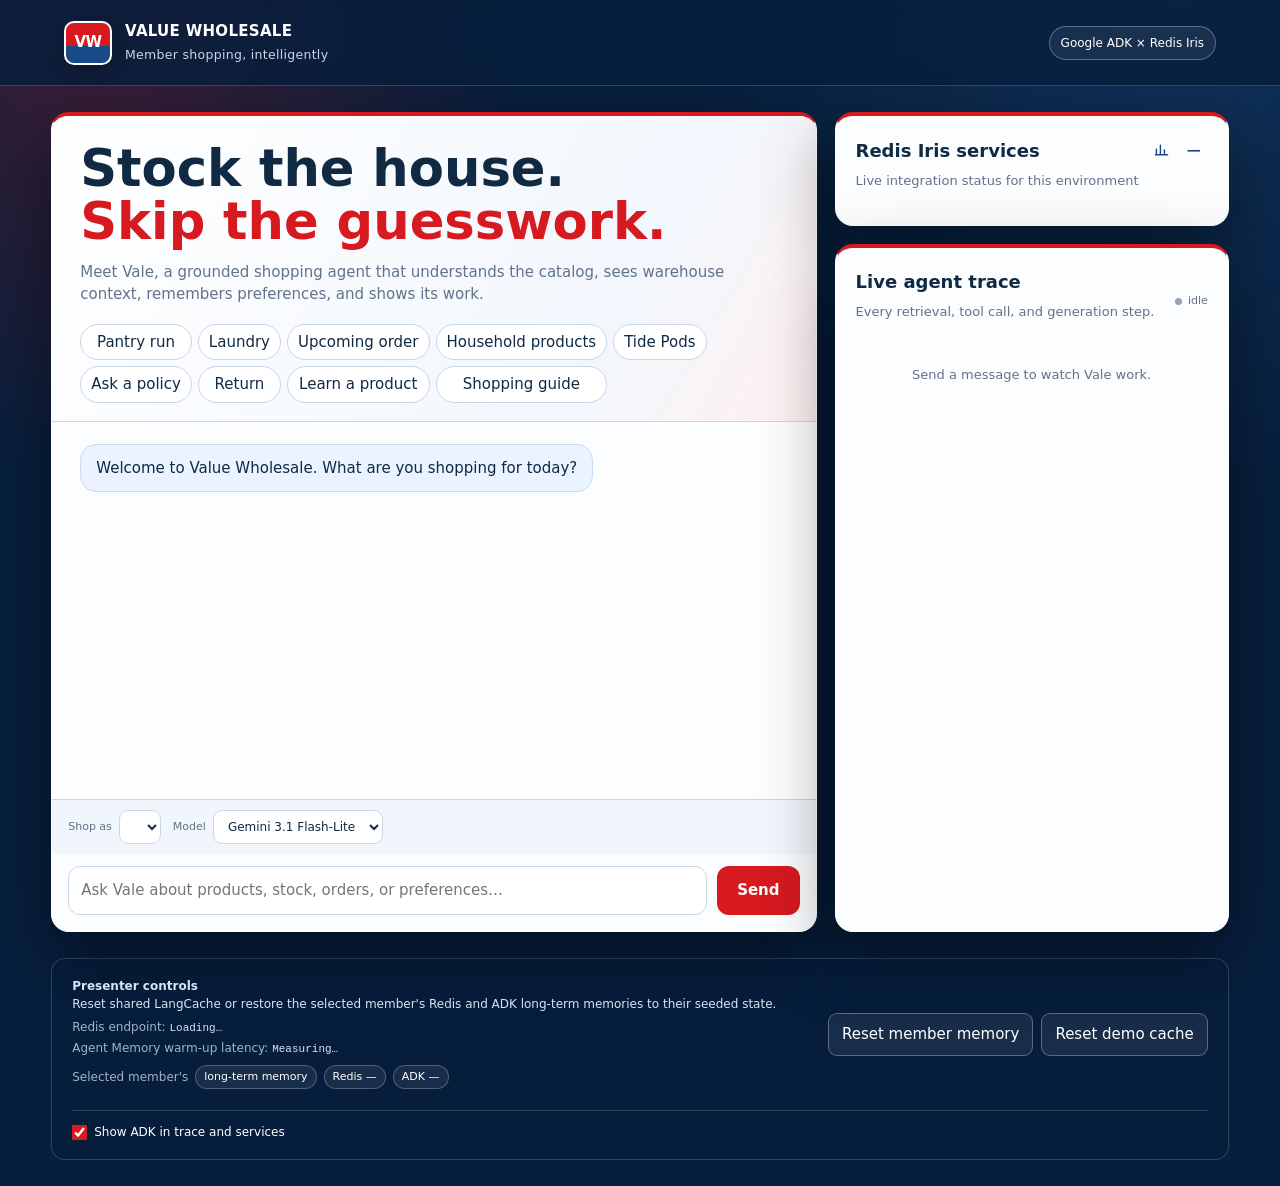
==== valuewholesale_agent/static/index.html @ f60ef4ec "Refine ADK presenter labels and layout" ====
<!doctype html>
<html lang="en">
  <head>
    <meta charset="utf-8" />
    <meta name="viewport" content="width=device-width, initial-scale=1" />
    <link rel="icon" href="/static/assets/value-wholesale-favicon.svg" type="image/svg+xml" />
    <title>Value Wholesale · Shopping Agent</title>
    <style>
      :root { color-scheme:light; --ink:#102a43; --muted:#60738b; --red:#d71920; --blue:#174a87; --navy:#071f3d; --panel:#fbfdff; --line:#c8d6e6; --soft-blue:#eaf3ff; --soft-red:#fff0f1; }
      * { box-sizing:border-box; }
      body { margin:0; min-height:100vh; font:15px/1.5 Inter,ui-sans-serif,system-ui,sans-serif; color:var(--ink); background:radial-gradient(circle at 8% 4%,#d7192040 0,transparent 26%),radial-gradient(circle at 92% 0%,#2f6db540 0,transparent 30%),var(--navy); }
      header { display:flex; align-items:center; justify-content:space-between; padding:20px 5vw; color:#fff; border-bottom:1px solid #ffffff2b; background:#071f3dcc; backdrop-filter:blur(12px); }
      .brand { display:flex; align-items:center; gap:13px; color:#fff; font-weight:800; letter-spacing:.02em; text-decoration:none; border-radius:10px; }
      .brand small { color:#c9d6e7; }
      .brand:hover, .brand:focus-visible { outline:2px solid #ffffff80; outline-offset:5px; }
      .mark { display:grid; place-items:center; width:48px; height:44px; border:2px solid #fff; border-radius:10px; color:#fff; background:linear-gradient(180deg,var(--red) 0 58%,var(--blue) 58%); box-shadow:0 5px 18px #0004; font-size:15px; letter-spacing:-.04em; }
      .badge { padding:7px 11px; border:1px solid #ffffff4a; border-radius:999px; color:#fff; background:#ffffff12; font-size:12px; text-decoration:none; }
      .badge:hover, .badge:focus-visible { background:#ffffff24; border-color:#ffffff80; }
      main { display:grid; grid-template-columns:minmax(0,1.65fr) minmax(320px,.85fr); gap:18px; width:min(1280px,92vw); margin:26px auto; }
      .panel { background:var(--panel); border:1px solid #ffffff; border-top:4px solid var(--red); border-radius:18px; box-shadow:0 24px 70px #0007; overflow:hidden; }
      .hero { padding:26px 28px 18px; background:linear-gradient(120deg,#fff 0%,#f2f7fd 72%,var(--soft-red)); }
      h1 { margin:0; font-size:clamp(28px,4vw,52px); line-height:1.04; max-width:740px; }
      h1 span { color:var(--red); }
      .sub { color:var(--muted); max-width:680px; margin:12px 0 18px; }
      .chips { display:grid; grid-template-columns:repeat(5,max-content); gap:6px; }
      button { border:0; cursor:pointer; color:var(--ink); font:inherit; }
      .chip { padding:6px 10px; border-radius:999px; background:#fff; border:1px solid var(--line); white-space:nowrap; }
      .chip:not(:disabled):hover, .chip:not(:disabled):focus-visible { color:var(--red); border-color:var(--red); }
      .chip:disabled { cursor:not-allowed; opacity:.65; }
      .chat { display:flex; flex-direction:column; height:510px; border-top:1px solid var(--line); }
      #messages { flex:1; overflow:auto; padding:22px 28px; display:flex; flex-direction:column; gap:12px; }
      .msg { max-width:82%; padding:12px 15px; border-radius:16px; white-space:pre-wrap; }
      .assistant { align-self:flex-start; background:var(--soft-blue); border:1px solid #c8dcf4; }
      .user { align-self:flex-end; color:#fff; background:var(--blue); }
      .chat-controls { display:flex; align-items:center; gap:12px; padding:10px 16px; border-top:1px solid var(--line); background:#f1f6fc; }
      .chat-controls label { display:flex; align-items:center; gap:7px; color:var(--muted); font-size:11px; white-space:nowrap; }
      .chat-controls select { max-width:210px; padding:8px 10px; border-radius:9px; font-size:12px; }
      .composer { display:flex; gap:10px; padding:12px 16px 16px; }
      input, textarea, select { width:100%; background:#fff; border:1px solid var(--line); color:var(--ink); border-radius:12px; padding:12px; font:inherit; outline:none; }
      input:focus, textarea:focus, select:focus { border-color:var(--blue); box-shadow:0 0 0 3px #174a8718; }
      select { width:auto; max-width:190px; }
      .send { padding:0 20px; border-radius:12px; background:var(--red); color:#fff; font-weight:800; }
      .send:hover, .send:focus-visible { background:#b81018; }
      .send:disabled { cursor:not-allowed; opacity:.65; }
      aside { display:flex; flex-direction:column; gap:18px; }
      .side { padding:20px; }
      h2 { margin:0 0 7px; font-size:18px; }
      .service-panel-head { display:flex; align-items:center; justify-content:space-between; gap:12px; }
      .service-panel-head h2 { margin:0; }
      .service-panel-actions { display:flex; align-items:center; gap:4px; }
      .panel-icon { display:grid; place-items:center; width:28px; height:28px; padding:0; border:1px solid transparent; border-radius:8px; color:var(--blue); background:transparent; }
      .panel-icon:hover, .panel-icon:focus-visible, .panel-icon.active { border-color:#b8cbe0; background:var(--soft-blue); }
      .panel-icon svg { width:16px; height:16px; fill:none; stroke:currentColor; stroke-width:1.8; stroke-linecap:round; stroke-linejoin:round; }
      #service-panel-toggle { font-size:20px; line-height:1; }
      .service-panel.collapsed .service-panel-content { display:none; }
      .service-panel-content { padding-top:7px; }
      .trace-panel { display:flex; flex:1; min-height:0; flex-direction:column; }
      .small { margin:0 0 14px; color:var(--muted); font-size:13px; }
      .status { display:flex; flex-direction:column; gap:10px; }
      .service-group { display:grid; grid-template-columns:42px minmax(0,1fr); align-items:center; gap:10px; }
      .service-logo { width:42px; height:42px; object-fit:contain; }
      .service-logo.redis, .service-logo.redisvl, .service-logo.gemini { border-radius:9px; }
      .service-logo.gemini { width:37px; height:37px; justify-self:center; }
      .service-grid { display:grid; grid-template-columns:1fr 1fr; gap:8px; }
      .service-grid.wide { grid-template-columns:1fr; }
      .service { position:relative; min-width:0; padding:7px; border:1px solid var(--line); border-radius:11px; background:#fff; font-size:12px; transition:background .2s,border-color .2s,box-shadow .2s,transform .2s; }
      .service-line { display:grid; grid-template-columns:auto minmax(0,1fr); align-items:center; }
      .service-toggle { width:14px; height:14px; margin:0 6px 0 0; padding:0; accent-color:var(--blue); cursor:pointer; }
      .service-name { min-width:0; line-height:1.2; white-space:normal; }
      .service-time { display:none; margin:4px 0 0; color:var(--muted); text-align:right; font:10px ui-monospace,SFMono-Regular,Menlo,monospace; white-space:nowrap; }
      .service-time:not(:empty) { display:block; }
      .service-operation { display:none; align-items:center; justify-content:space-between; gap:8px; margin:4px 0 0 14px; color:var(--blue); font-size:10px; }
      .service[data-service="redis_database"] .service-operation { margin-top:2px; line-height:1.15; }
      .service[data-service="redis_database"] .tool-cache-operation { margin-top:0; }
      .service-operation-time { color:var(--muted); font:10px ui-monospace,SFMono-Regular,Menlo,monospace; white-space:nowrap; }
      .service-result { position:absolute; top:-6px; right:-5px; display:none; padding:1px 5px; border-radius:999px; color:#fff; background:#16825d; font-size:8px; font-weight:900; letter-spacing:.08em; box-shadow:0 2px 8px #0003; }
      .service.used { border-color:#6ea0d3; background:#edf6ff; box-shadow:inset 0 0 0 1px #174a8717; }
      .service[data-service="redis_database"].vector-used .redis-operation, .service[data-service="redis_database"].used .tool-cache-operation, .service[data-service="gemini_adk_orchestration"].used .service-operation { display:flex; }
      .service.active { border-color:var(--red); background:var(--soft-red); box-shadow:0 0 0 3px #d7192019,0 0 18px #d719203d; }
      .service.hit { border-color:#10a36f; background:#e8fff5; box-shadow:0 0 0 3px #10a36f24,0 0 20px #10a36f4d; }
      .service.hit .service-result { display:block; }
      .service.flash { animation:service-flash .7s ease-out; }
      .service.capability-disabled { color:#8290a0; border-color:#d6dee7; background:#edf1f5; box-shadow:none; }
      .service.capability-disabled .service-name, .service.capability-disabled .service-meta-row { opacity:.58; }
      .service.capability-disabled .service-toggle { opacity:1; }
      .service-aggregate { display:none; margin:5px 0 0; color:var(--muted); font:9px/1.35 ui-monospace,SFMono-Regular,Menlo,monospace; white-space:normal; }
      .service-aggregate-pair { grid-template-columns:max-content max-content minmax(0,1fr); column-gap:4px; }
      .service-panel.aggregate-mode .service-time, .service-panel.aggregate-mode .service-operation, .service-panel.aggregate-mode .service-channels { display:none !important; }
      .service-panel.aggregate-mode .service-aggregate { display:block; }
      .service-panel.aggregate-mode .service-aggregate-pair { display:grid; }
      @keyframes service-flash { 0%,35% { transform:translateY(-1px) scale(1.025); filter:brightness(1.08); } 100% { transform:none; filter:none; } }
      .service-channels { display:flex; justify-content:flex-end; gap:3px; margin:4px 0 0; color:var(--muted); font:8px ui-monospace,SFMono-Regular,Menlo,monospace; }
      .service-channel { min-width:0; padding:1px 3px; border-radius:4px; background:#eef2f7; white-space:nowrap; }
      .service-channel.used { color:var(--blue); background:#dbeafe; }
      .service[data-service="redis_agent_memory"] .service-time { display:none; }
      .service-meta { display:block; margin:3px 0 0 14px; padding:0; color:var(--blue); background:transparent; text-align:left; font-size:10px; line-height:1.25; }
      .service-meta-row { display:flex; align-items:baseline; justify-content:space-between; gap:8px; margin:3px 3px 0 -3px; }
      .service-meta-row .service-meta { margin:0; white-space:nowrap; }
      .service-meta-row .service-time { margin:0; }
      .service-meta:hover, .service-meta:focus-visible { color:var(--red); text-decoration:underline; }
      .dot { display:inline-block; width:8px; height:8px; border-radius:99px; margin-right:6px; background:#94a3b8; }
      .on .dot { background:var(--blue); box-shadow:0 0 10px #174a8766; }
      .trace-head { display:flex; align-items:center; justify-content:space-between; gap:10px; }
      .trace-live { display:flex; align-items:center; gap:6px; color:var(--muted); font-size:11px; }
      .trace-live .pulse { width:7px; height:7px; border-radius:99px; background:#94a3b8; }
      .trace-live.active .pulse { background:var(--red); box-shadow:0 0 10px #d7192066; animation:pulse 1s infinite; }
      @keyframes pulse { 50% { opacity:.3; } }
      #trace { display:flex; flex:1; min-height:0; flex-direction:column; gap:0; overflow:auto; margin-top:8px; }
      .trace-empty { color:var(--muted); padding:22px 4px; text-align:center; font-size:13px; }
      .trace-step { position:relative; padding:11px 0 12px 24px; border-bottom:1px solid #dce6f1; }
      .trace-step::before { content:""; position:absolute; left:4px; top:18px; width:8px; height:8px; border-radius:99px; background:#94a3b8; }
      .trace-step::after { content:""; position:absolute; left:7.5px; top:28px; bottom:-7px; width:1px; background:var(--line); }
      .trace-step:last-child::after { display:none; }
      .trace-step.running::before { background:var(--red); box-shadow:0 0 10px #d7192066; animation:pulse 1s infinite; }
      .trace-step.done::before { background:var(--blue); }
      .trace-row { display:flex; align-items:flex-start; justify-content:space-between; gap:10px; }
      .trace-label { font-size:13px; font-weight:700; }
      .trace-time { flex:none; color:var(--red); font:11px ui-monospace,SFMono-Regular,Menlo,monospace; }
      .trace-summary { color:var(--muted); font-size:12px; margin-top:2px; }
      .trace-cache { margin-top:3px; color:var(--blue); font-size:11px; font-weight:700; }
      .trace-details { margin-top:7px; }
      .trace-details summary { cursor:pointer; color:var(--blue); font-size:11px; }
      .trace-fact { margin-top:5px; padding:7px 9px; border-radius:8px; background:var(--soft-blue); color:#294866; font-size:11px; overflow-wrap:anywhere; }
      .modal { position:fixed; inset:0; z-index:20; display:grid; place-items:center; padding:24px; background:#04152bd9; backdrop-filter:blur(8px); }
      .modal[hidden] { display:none; }
      .modal-card { width:min(860px,94vw); max-height:min(760px,88vh); display:flex; flex-direction:column; border:1px solid var(--line); border-top:4px solid var(--red); border-radius:18px; background:#fff; box-shadow:0 30px 100px #000b; overflow:hidden; }
      .modal-head { display:flex; align-items:flex-start; justify-content:space-between; gap:18px; padding:20px 22px 14px; border-bottom:1px solid var(--line); }
      .modal-head .small { margin:0; }
      .modal-close { width:30px; height:30px; border:1px solid var(--line); border-radius:9px; background:var(--soft-blue); font-size:18px; }
      .tool-list { overflow:auto; padding:4px 22px 22px; }
      .tool-group { padding:16px 0; border-bottom:1px solid #dce6f1; }
      .tool-group:last-child { border-bottom:0; }
      .tool-group-head { display:flex; align-items:baseline; justify-content:space-between; gap:12px; margin-bottom:9px; }
      .tool-group-title { margin:0; color:var(--ink); font-size:14px; }
      .tool-group-count { color:var(--muted); font-size:10px; }
      .tool-items { display:grid; grid-template-columns:repeat(auto-fit,minmax(270px,1fr)); gap:6px 20px; }
      .tool-item { min-width:0; padding:7px 9px; border-radius:8px; background:var(--soft-blue); }
      .tool-name { color:var(--blue); font:12px ui-monospace,SFMono-Regular,Menlo,monospace; overflow-wrap:anywhere; }
      .memory-modal-card { width:min(1100px,94vw); }
      .memory-columns { display:grid; grid-template-columns:1fr 1fr; gap:18px; min-height:0; overflow:auto; padding:20px 22px 24px; }
      .memory-provider { min-width:0; padding:14px; border:1px solid var(--line); border-radius:12px; background:#f8fbff; }
      .memory-provider-head { display:flex; align-items:baseline; justify-content:space-between; gap:12px; margin-bottom:10px; }
      .memory-provider-head h3 { margin:0; font-size:15px; }
      .memory-provider-count { color:var(--muted); font-size:11px; }
      .memory-list { display:flex; flex-direction:column; gap:8px; }
      .memory-item { padding:9px 11px; border-radius:9px; background:var(--soft-blue); color:#294866; font-size:12px; overflow-wrap:anywhere; }
      .memory-pills { display:flex; flex-wrap:wrap; gap:4px; margin-bottom:6px; }
      .memory-pill { padding:2px 6px; border:1px solid #9bbce0; border-radius:999px; color:#245f96; background:#fff9; font:9px ui-monospace,SFMono-Regular,Menlo,monospace; }
      .memory-pill-origin { color:#294866; border-color:#b6c8db; font-family:Inter,ui-sans-serif,system-ui,sans-serif; font-weight:700; }
      .memory-text { line-height:1.4; }
      .memory-empty { padding:18px 8px; color:var(--muted); text-align:center; font-size:12px; }
      .demo-reset { width:min(1280px,92vw); margin:0 auto 26px; padding:18px 20px; display:flex; align-items:center; justify-content:space-between; flex-wrap:wrap; gap:18px; color:#d9e5f3; border:1px solid #ffffff2b; border-radius:14px; background:#071f3dcc; }
      .demo-reset p { margin:0; font-size:12px; }
      .reset-actions { flex:none; display:flex; gap:8px; flex-wrap:wrap; justify-content:flex-end; }
      .presenter-toggle { display:flex; flex:0 0 100%; align-items:center; gap:7px; padding:12px 0 0; color:#fff; border-top:1px solid #ffffff2b; font-size:12px; white-space:nowrap; }
      .presenter-toggle input { width:15px; height:15px; margin:0; padding:0; accent-color:var(--red); cursor:pointer; }
      .reset-button { flex:none; padding:9px 13px; border:1px solid #ffffff4a; border-radius:9px; color:#fff; background:#ffffff12; }
      .reset-button:hover, .reset-button:focus-visible { background:#ffffff24; border-color:#ffffff80; }
      .reset-button:disabled { cursor:not-allowed; opacity:.65; }
      .reset-status { margin-top:3px !important; color:#9fb4cb; }
      .reset-help { margin-top:3px !important; color:#f6c86f; }
      .redis-endpoint { margin-top:5px !important; color:#9fb4cb; }
      .redis-endpoint code { color:#d9e5f3; font-size:11px; }
      .memory-latencies { margin-top:3px !important; color:#9fb4cb; }
      .memory-latencies code { color:#d9e5f3; font-size:11px; }
      .memory-inventory { display:flex; align-items:center; gap:7px; flex-wrap:wrap; margin-top:7px !important; color:#9fb4cb; }
      .memory-count-button { padding:3px 8px; border:1px solid #ffffff3d; border-radius:999px; color:#fff; background:#ffffff12; font-size:11px; }
      .memory-count-button:hover, .memory-count-button:focus-visible { border-color:#ffffff80; background:#ffffff24; }
      .memory-columns.single { grid-template-columns:1fr; }
      body.modal-open { overflow:hidden; }
      @media (min-width:901px) { aside { min-height:0; contain:size; } }
      @media (max-width:900px) { main { grid-template-columns:1fr; } .chat { height:500px; } }
      body.adk-hidden .adk-only { display:none !important; }
      @media (max-width:620px) { .chips { grid-template-columns:repeat(2,max-content); } .chat-controls, .demo-reset { align-items:stretch; flex-direction:column; } .chat-controls label { justify-content:space-between; } .chat-controls select { flex:1; } .reset-actions { justify-content:stretch; } .reset-actions button { flex:1; } .presenter-toggle { flex:none; justify-content:flex-start; } .memory-columns { grid-template-columns:1fr; } }
    </style>
  </head>
  <body>
    <header><a class="brand" href="https://github.com/kaizer113/RedisIrisXadk/blob/main/docs/demo.md" target="_blank" rel="noopener noreferrer" aria-label="Open the Value Wholesale demo guide"><div class="mark">VW</div><div>VALUE WHOLESALE<br><small style="font-weight:500">Member shopping, intelligently</small></div></a><a class="badge" href="https://github.com/kaizer113/RedisIrisXadk/blob/main/ARCHITECTURE.md" target="_blank" rel="noopener noreferrer">Google ADK × Redis Iris</a></header>
    <main>
      <section class="panel">
        <div class="hero"><h1>Stock the house.<br><span>Skip the guesswork.</span></h1><p class="sub">Meet Vale, a grounded shopping agent that understands the catalog, sees warehouse context, remembers preferences, and shows its work.</p><div class="chips"><button class="chip" data-prompt="Find family-size pantry staples under $30 and check Portland stock.">Pantry run</button><button class="chip" data-prompt="what laundry option should I add to my order, and is it in stock in Portland?">Laundry</button><button class="chip" data-prompt="What is in my upcoming order?">Upcoming order</button><button class="chip" data-prompt="What household products have I bought?">Household products</button><button class="chip" data-prompt="When did i last bought 'Tide Laundry Pods'?">Tide Pods</button><button class="chip" data-prompt="What is the electronics return policy?">Ask a policy</button><button class="chip" data-prompt="How long can I return electronics for ?">Return</button><button class="chip" data-prompt="What flavor notes does Rain City Medium Roast Coffee have?">Learn a product</button><button class="chip" data-prompt="How should I store a large bag of rolled oats after opening?">Shopping guide</button></div></div>
        <div class="chat"><div id="messages"><div class="msg assistant">Welcome to Value Wholesale. What are you shopping for today?</div></div><div class="chat-controls"><label>Shop as <select id="member" aria-label="Demo member"></select></label><label>Model <select id="model" aria-label="Gemini model"><option value="gemini-3.1-flash-lite">Gemini 3.1 Flash-Lite</option><option value="gemini-3.1-pro-preview">Gemini 3.1 Pro</option></select></label></div><form id="chat-form" class="composer"><input id="message" autocomplete="off" placeholder="Ask Vale about products, stock, orders, or preferences…" /><button class="send">Send</button></form></div>
      </section>
      <aside>
        <section class="panel side service-panel" id="service-panel"><div class="service-panel-head"><h2>Redis Iris services</h2><div class="service-panel-actions"><button id="latency-stats-toggle" class="panel-icon" type="button" aria-label="Show aggregate latency statistics" aria-pressed="false" title="Show p95 latency"><svg viewBox="0 0 20 20" aria-hidden="true"><path d="M3 16V9m5 7V4m5 12v-6m4 6H2"/></svg></button><button id="service-panel-toggle" class="panel-icon" type="button" aria-label="Collapse Redis Iris services" aria-expanded="true">−</button></div></div><div class="service-panel-content"><p class="small">Live integration status for this environment</p><div id="status" class="status" aria-live="polite"></div></div></section>
        <section class="panel side trace-panel"><div class="trace-head"><div><h2>Live agent trace</h2><p class="small">Every retrieval, tool call, and generation step.</p></div><div id="trace-live" class="trace-live"><span class="pulse"></span><span>idle</span></div></div><div id="trace"><div class="trace-empty">Send a message to watch Vale work.</div></div></section>
      </aside>
    </main>
    <section class="demo-reset" aria-labelledby="reset-title"><div><p id="reset-title"><strong>Presenter controls</strong></p><p>Reset shared LangCache or restore the selected member's Redis and ADK long-term memories to their seeded state.</p><p class="redis-endpoint">Redis endpoint: <code id="redis-endpoint">Loading…</code></p><p class="memory-latencies">Agent Memory warm-up latency: <code id="memory-latencies">Measuring…</code></p><p class="memory-inventory">Selected member's <button id="all-memory-trigger" class="memory-count-button" type="button">long-term memory</button><button id="redis-memory-trigger" class="memory-count-button" type="button">Redis <span>—</span></button><button id="adk-memory-trigger" class="memory-count-button" type="button">ADK <span>—</span></button></p><p id="reset-help" class="reset-help" hidden></p><p id="reset-status" class="reset-status" role="status" aria-live="polite"></p></div><div class="reset-actions"><button id="reset-memory" class="reset-button" type="button" aria-describedby="reset-help reset-status">Reset member memory</button><button id="reset-demo" class="reset-button" type="button">Reset demo cache</button></div><label class="presenter-toggle"><input id="show-adk-toggle" type="checkbox">Show ADK in trace and services</label></section>
    <div id="tools-modal" class="modal" role="dialog" aria-modal="true" aria-labelledby="tools-title" hidden><section class="modal-card"><div class="modal-head"><div><h2 id="tools-title">Context Retriever tools</h2><p id="tools-summary" class="small">Governed tools generated from the Value Wholesale context surface.</p></div><button id="tools-close" class="modal-close" type="button" aria-label="Close tools">×</button></div><div id="tool-list" class="tool-list"></div></section></div>
    <div id="memory-modal" class="modal" role="dialog" aria-modal="true" aria-labelledby="memory-title" hidden><section class="modal-card memory-modal-card"><div class="modal-head"><div><h2 id="memory-title">Long-term memory</h2><p id="memory-summary" class="small">Redis and ADK memories for the selected member.</p></div><button id="memory-close" class="modal-close" type="button" aria-label="Close memories">×</button></div><div id="memory-columns" class="memory-columns"></div></section></div>
    <script>
      let memberId='member-1001',sessionId=`shopping-demo-${memberId}-${Date.now()}`;
      const messages=document.querySelector('#messages'),input=document.querySelector('#message'),modelSelect=document.querySelector('#model'),memberSelect=document.querySelector('#member'),chatForm=document.querySelector('#chat-form'),sendButton=chatForm.querySelector('.send'),promptButtons=document.querySelectorAll('[data-prompt]');
      function add(text,role){const el=document.createElement('div');el.className='msg '+role;el.textContent=text;messages.appendChild(el);messages.scrollTop=messages.scrollHeight;return el;}
      function formatDurationMs(value){return `${Number(value).toFixed(2)} ms`;}
      promptButtons.forEach(b=>b.onclick=()=>{if(chatInFlight)return;input.value=b.dataset.prompt;chatForm.requestSubmit();});
      const trace=document.querySelector('#trace'),traceLive=document.querySelector('#trace-live');
      const servicePanel=document.querySelector('#service-panel'),latencyStatsToggle=document.querySelector('#latency-stats-toggle');
      const showAdkToggle=document.querySelector('#show-adk-toggle'),SHOW_ADK_STORAGE_KEY='value-wholesale-show-adk';
      let contextRetrieverEnabled=false,aggregateLatencyStats={};
      function storedShowAdk(){try{return localStorage.getItem(SHOW_ADK_STORAGE_KEY)!=='false';}catch(_){return true;}}
      function presenterLabel(rawLabel){if(showAdkToggle.checked)return rawLabel;if(rawLabel==='Gemini & ADK orchestration')return 'Gemini & Agent orchestration';return rawLabel.replace(/^ADK Runner \+ Gemini /,'Agent Loop + Gemini ');}
      function setPresenterLabel(element,rawLabel){if(!element)return;element.dataset.presenterLabel=rawLabel;element.textContent=presenterLabel(rawLabel);}
      function refreshPresenterLabels(){document.querySelectorAll('[data-presenter-label]').forEach(element=>element.textContent=presenterLabel(element.dataset.presenterLabel));}
      function setShowAdk(show,{persist=false}={}){showAdkToggle.checked=show;document.body.classList.toggle('adk-hidden',!show);refreshPresenterLabels();if(persist){try{localStorage.setItem(SHOW_ADK_STORAGE_KEY,String(show));}catch(_){}}}
      setShowAdk(storedShowAdk());
      function renderAggregatePair(target,firstLabel,firstValue,secondLabel,secondValue){target.classList.add('service-aggregate-pair');target.innerHTML=`<span>p95</span><span>·</span><span>${firstLabel} ${firstValue} ms</span><span></span><span>·</span><span>${secondLabel} ${secondValue} ms</span>`;}
      function renderAggregateStats(){document.querySelectorAll('.service').forEach(card=>{const target=card.querySelector('.service-aggregate');if(!target)return;target.classList.remove('service-aggregate-pair');if(card.dataset.service==='redis_agent_memory'){const shortTerm=aggregateLatencyStats.redis_agent_memory_short_term,longTerm=aggregateLatencyStats.redis_agent_memory_long_term;if(!shortTerm&&!longTerm){target.textContent='No samples yet';return;}const shortP95=shortTerm?Number(shortTerm.p95_ms).toFixed(2):'—',longP95=longTerm?Number(longTerm.p95_ms).toFixed(2):'—';renderAggregatePair(target,'ST',shortP95,'LT',longP95);return;}if(card.dataset.service==='redis_database'){const vector=aggregateLatencyStats.redis_database,cache=aggregateLatencyStats.tool_call_cache;if(!vector&&!cache){target.textContent='No samples yet';return;}renderAggregatePair(target,'Vector',vector?Number(vector.p95_ms).toFixed(2):'—','Cache',cache?Number(cache.p95_ms).toFixed(2):'—');return;}const stats=aggregateLatencyStats[card.dataset.service];target.textContent=stats?`p95 ${formatDurationMs(stats.p95_ms)}`:'No samples yet';});}
      function setAggregateMode(active){servicePanel.classList.toggle('aggregate-mode',active);latencyStatsToggle.classList.toggle('active',active);latencyStatsToggle.setAttribute('aria-pressed',String(active));latencyStatsToggle.setAttribute('aria-label',active?'Show latest service latency':'Show aggregate latency statistics');if(active)renderAggregateStats();}
      function setLive(active){traceLive.classList.toggle('active',active);traceLive.querySelector('span:last-child').textContent=active?'running':'complete';}
      const seenServiceCalls=new Set();
      function resetServiceBoard(){setAggregateMode(false);seenServiceCalls.clear();document.querySelectorAll('.service').forEach(card=>{card.classList.remove('active','used','hit','flash','vector-used');card.querySelectorAll('.service-time,.service-operation-time,.service-operation-label').forEach(value=>value.textContent='');card.querySelector('.service-result').textContent='';card.querySelectorAll('.service-channel').forEach(channel=>{channel.classList.remove('used');channel.querySelector('span').textContent='';});});}
      function serviceTargets(step){const id=String(step.id||'').toLowerCase(),label=String(step.label||'').toLowerCase(),details=(step.details||[]).map(String),cacheHit=step.cache?.status==='hit';const targets=[];const add=(key,channel='',operation='')=>targets.push({key,channel,operation,cacheHit});if(id==='semantic-router')add('semantic_router');if(details.some(value=>value.startsWith('Local embedding:')))add('embedding_cache');if(id==='langcache')add('langcache');if(id.includes('redis-short-term'))add('redis_agent_memory','short');if(id.includes('redis-long-term')||label.includes('redis long-term memory'))add('redis_agent_memory','long');if(label.includes('context retriever'))add('context_retriever');if(label.startsWith('redisvl search'))add('redis_database','','vector');if(step.cache?.read_duration_ms!=null)add('redis_database','','tool_cache');if(label.includes('adk memory bank'))add('vertex_adk_memory_bank');if(label.includes('vertexaisession'))add('agent_platform_sessions');if(id==='generation'||id==='greeting-generation')add('gemini_adk_orchestration');return targets;}
      function detailTiming(step,prefix){const value=(step.details||[]).map(String).find(detail=>detail.startsWith(prefix));const match=value?.match(/([\d.]+) ms/);return match?Number(match[1]):null;}
      function updateServiceBoard(step){serviceTargets(step).forEach(({key,channel,operation,cacheHit})=>{const card=document.querySelector(`[data-service="${key}"]`);if(!card)return;const callKey=`${key}:${channel}:${operation}:${step.id}`,first=!seenServiceCalls.has(callKey);if(first){seenServiceCalls.add(callKey);card.classList.remove('flash');void card.offsetWidth;card.classList.add('flash');card.addEventListener('animationend',()=>card.classList.remove('flash'),{once:true});}let duration=operation==='tool_cache'?step.cache?.read_duration_ms:step.duration_ms;if(key==='embedding_cache')duration=detailTiming(step,'Local embedding:');if(step.status==='running'){card.classList.add('active');return;}card.classList.remove('active');if(cacheHit&&operation!=='tool_cache')return;card.classList.add('used');if(key==='redis_database'&&operation==='vector')card.classList.add('vector-used');if(key==='gemini_adk_orchestration')setPresenterLabel(card.querySelector('.service-operation-label'),step.label);if(duration!=null){const timing=operation==='tool_cache'?card.querySelector('.tool-cache-operation .service-operation-time'):key==='redis_database'?card.querySelector('.redis-operation .service-operation-time'):key==='gemini_adk_orchestration'?card.querySelector('.service-operation-time'):card.querySelector('.service-time');if(timing)timing.textContent=formatDurationMs(duration);}if(channel){const channelEl=card.querySelector(`[data-channel="${channel}"]`);if(channelEl){channelEl.classList.add('used');channelEl.querySelector('span').textContent=duration==null?'used':formatDurationMs(duration);}}const embeddingHit=key==='embedding_cache'&&(step.details||[]).some(value=>String(value).toLowerCase()==='embedding cache: hit'),serviceHit=key==='langcache'&&String(step.summary||'').toLowerCase()==='hit';if(embeddingHit||serviceHit){card.classList.add('hit');card.querySelector('.service-result').textContent='HIT';}});}
      let greetingRequest=0,chatRequest=0,chatInFlight=false,chatController=null;
      function setChatBusy(active){chatInFlight=active;sendButton.disabled=active;promptButtons.forEach(button=>button.disabled=active);sendButton.textContent=active?'Running…':'Send';}
      function cancelActiveChat(){chatRequest++;chatController?.abort();chatController=null;setChatBusy(false);}
      async function selectMember(){cancelActiveChat();cancelMemoryInventory();memberId=memberSelect.value;setMemoryCounts();updateMemoryResetButton();sessionId=`shopping-demo-${memberId}-${Date.now()}`;const requestId=++greetingRequest;const option=memberSelect.selectedOptions[0],name=option?.dataset.name||memberId;messages.replaceChildren();const welcome=add(`Now shopping as ${name}. Vale is preparing your greeting…`,'assistant');trace.replaceChildren();resetServiceBoard();setLive(true);try{const r=await fetch('/api/greeting/stream',{method:'POST',headers:{'content-type':'application/json'},body:JSON.stringify({member_id:memberId,session_id:sessionId,model:modelSelect.value,context_retriever_enabled:contextRetrieverEnabled})});if(!r.ok)throw new Error(`HTTP ${r.status}`);const reader=r.body.getReader(),decoder=new TextDecoder();let buffer='';while(true){const {value,done}=await reader.read();buffer+=decoder.decode(value||new Uint8Array(),{stream:!done});const lines=buffer.split('\n');buffer=lines.pop()||'';for(const line of lines){if(!line.trim())continue;const event=JSON.parse(line);if(requestId!==greetingRequest){await reader.cancel();return;}if(event.type==='trace')renderStep(event.step);else if(event.type==='greeting')welcome.textContent=`Now shopping as ${name}. ${event.greeting}`;else if(event.type==='latency_stats')aggregateLatencyStats=event.services||{};else if(event.type==='error')welcome.textContent=`Now shopping as ${name}. Welcome back.`;}if(done)break;}}catch(_){if(requestId===greetingRequest)welcome.textContent=`Now shopping as ${name}. Welcome back.`;}finally{if(requestId===greetingRequest){setLive(false);input.focus();scheduleMemoryInventory();}}}
      function isAdkOnlyStep(step){return ['adk-short-term','vertex-long-term'].includes(String(step.id||'').toLowerCase());}
      function renderStep(step){updateServiceBoard(step);let el=document.getElementById('trace-'+step.id);if(!el){el=document.createElement('div');el.id='trace-'+step.id;trace.appendChild(el);}else if(step.move_to_end){trace.appendChild(el);}el.className=`trace-step ${step.status}${isAdkOnlyStep(step)?' adk-only':''}`;el.replaceChildren();const row=document.createElement('div');row.className='trace-row';const label=document.createElement('div');label.className='trace-label';setPresenterLabel(label,step.label);const timing=document.createElement('div');timing.className='trace-time';timing.textContent=step.duration_ms==null?(step.status==='running'?'…':''):formatDurationMs(step.duration_ms);row.append(label,timing);el.append(row);if(step.summary){const summary=document.createElement('div');summary.className='trace-summary';summary.textContent=step.summary;el.append(summary);}if(step.cache){const cache=document.createElement('div');cache.className='trace-cache';const status=step.cache.status==='bypass'?`bypassed · ${step.cache.reason}`:`${step.cache.status} · ${formatDurationMs(step.cache.read_duration_ms)}`;cache.textContent=`Tool call cache ${status}`;el.append(cache);}if(step.details?.length){const details=document.createElement('details');details.className='trace-details';const heading=document.createElement('summary');heading.textContent=`Show ${step.details.length} result${step.details.length===1?'':'s'}`;details.append(heading);step.details.forEach(value=>{const fact=document.createElement('div');fact.className='trace-fact';fact.textContent=value;details.append(fact);});el.append(details);}trace.scrollTop=trace.scrollHeight;}
      chatForm.onsubmit=async e=>{e.preventDefault();const text=input.value.trim();if(!text||chatInFlight)return;cancelMemoryInventory();const requestId=++chatRequest;greetingRequest++;const controller=new AbortController();chatController=controller;add(text,'user');input.value='';const wait=add('Vale is checking…','assistant');trace.replaceChildren();resetServiceBoard();setChatBusy(true);setLive(true);try{const r=await fetch('/api/chat/stream',{method:'POST',headers:{'content-type':'application/json'},body:JSON.stringify({message:text,member_id:memberId,session_id:sessionId,model:modelSelect.value,context_retriever_enabled:contextRetrieverEnabled}),signal:controller.signal});if(!r.ok)throw new Error(`HTTP ${r.status}`);const reader=r.body.getReader(),decoder=new TextDecoder();let buffer='';while(true){const {value,done}=await reader.read();buffer+=decoder.decode(value||new Uint8Array(),{stream:!done});const lines=buffer.split('\n');buffer=lines.pop()||'';for(const line of lines){if(!line.trim())continue;const event=JSON.parse(line);if(requestId!==chatRequest){await reader.cancel();return;}if(event.type==='trace')renderStep(event.step);else if(event.type==='answer')wait.textContent=event.answer;else if(event.type==='latency_stats')aggregateLatencyStats=event.services||{};else if(event.type==='error')wait.textContent=event.message;}if(done)break;}if(wait.textContent==='Vale is checking…')wait.textContent='No response received.';}catch(err){if(requestId===chatRequest&&err.name!=='AbortError')wait.textContent='Connection error: '+err.message;}finally{if(requestId===chatRequest){chatController=null;setChatBusy(false);setLive(false);input.focus();scheduleMemoryInventory(1500);}}};
      const toolsModal=document.querySelector('#tools-modal'),toolList=document.querySelector('#tool-list');let contextTools=[];
      function setToolSummary(count,text=`${count} tools discovered`){const trigger=document.querySelector('#context-tools-trigger');if(trigger)trigger.textContent=text;document.querySelector('#tools-summary').textContent=count?`${count} governed tools generated from the Value Wholesale context surface.`:'No governed tools are currently available.';}
      const toolEntities=[['inventory','Inventory'],['member','Members'],['orderitem','Order items'],['order','Orders'],['product','Products'],['warehouse','Warehouses']];
      function toolEntity(name){const normalized=String(name||'').toLowerCase().replaceAll('order_item','orderitem');const subject=normalized.replace(/^(filter|find|get|list|search)_/,'').split('_by_')[0];const match=toolEntities.find(([key])=>subject===key);return match?.[1]||'Other';}
      function renderTools(tools){toolList.replaceChildren();const grouped=new Map();tools.forEach(tool=>{const entity=toolEntity(tool.name);if(!grouped.has(entity))grouped.set(entity,[]);grouped.get(entity).push(tool);});const order=[...toolEntities.map(([,label])=>label),'Other'];order.forEach(entity=>{const entityTools=grouped.get(entity);if(!entityTools?.length)return;entityTools.sort((a,b)=>String(a.name).localeCompare(String(b.name)));const group=document.createElement('section');group.className='tool-group';const head=document.createElement('div');head.className='tool-group-head';const title=document.createElement('h3');title.className='tool-group-title';title.textContent=entity;const count=document.createElement('span');count.className='tool-group-count';count.textContent=`${entityTools.length} tool${entityTools.length===1?'':'s'}`;head.append(title,count);const items=document.createElement('div');items.className='tool-items';entityTools.forEach(tool=>{const item=document.createElement('div');item.className='tool-item';const name=document.createElement('div');name.className='tool-name';name.textContent=tool.name||'Unnamed tool';item.append(name);items.append(item);});group.append(head,items);toolList.append(group);});}
      function openTools(){renderTools(contextTools);toolsModal.hidden=false;document.body.classList.add('modal-open');document.querySelector('#tools-close').focus();}
      function closeTools(){toolsModal.hidden=true;document.body.classList.remove('modal-open');document.querySelector('#context-tools-trigger')?.focus();}
      const memoryModal=document.querySelector('#memory-modal'),memoryColumns=document.querySelector('#memory-columns');let memoryInventory=null,memoryInventoryMember='',memoryInventoryRequest=0,memoryInventoryTimer=null,memoryFilter='all',memoryTrigger=null;
      function memoryCountLabel(provider){if(!provider?.available)return 'Unavailable';return `${provider.count}${provider.truncated?'+':''}`;}
      function setMemoryCounts(data=memoryInventory){document.querySelector('#redis-memory-trigger span').textContent=data&&memoryInventoryMember===memberId?memoryCountLabel(data.redis_agent_memory):'—';document.querySelector('#adk-memory-trigger span').textContent=data&&memoryInventoryMember===memberId?memoryCountLabel(data.vertex_adk_memory_bank):'—';}
      function memoryText(memory){if(typeof memory==='string')return memory;return String(memory?.text||memory?.fact||memory?.content?.text||'Memory record');}
      function memoryTopics(memory){return (Array.isArray(memory?.topics)?memory.topics:[]).map(topic=>typeof topic==='string'?topic:topic?.managed_memory_topic||topic?.managedMemoryTopic||topic?.custom_memory_topic_label||topic?.customMemoryTopicLabel).filter(Boolean);}
      function memoryMetadataString(memory,key){const value=memory?.metadata?.[key];if(typeof value==='string')return value;return String(value?.string_value||value?.stringValue||'');}
      function memoryOrigin(memory,providerKey){const topics=memoryTopics(memory),origin=memoryMetadataString(memory,'valuewholesale_origin');if(origin==='demo-seed'||topics.includes('demo-seed'))return 'Demo seed import';if(providerKey==='vertex_adk_memory_bank'&&(origin==='demo-created'||topics.length))return 'Conversation extraction';if(origin==='demo-created'||topics.includes('demo-created'))return 'Explicit memory tool';if(memory?.session_id||memory?.sessionId)return 'Session extraction';return 'Provider record';}
      function memoryPills(memory,providerKey){if(!memory||typeof memory==='string')return [];const internalTopics=new Set(['demo-seed','demo-created']),topics=memoryTopics(memory).filter(topic=>!internalTopics.has(topic));return [memoryOrigin(memory,providerKey),...topics];}
      function renderMemoryPills(memory,providerKey){const values=memoryPills(memory,providerKey);if(!values.length)return null;const pills=document.createElement('div');pills.className='memory-pills';values.forEach((value,index)=>{const pill=document.createElement('span');pill.className=`memory-pill${index===0?' memory-pill-origin':''}`;pill.textContent=value;pill.title=index===0?'Created by':'Topic';pills.append(pill);});return pills;}
      function renderMemoryProvider(title,provider,providerKey){const section=document.createElement('section');section.className='memory-provider';const head=document.createElement('div');head.className='memory-provider-head';const heading=document.createElement('h3');heading.textContent=title;const count=document.createElement('span');count.className='memory-provider-count';count.textContent=provider?.available?`${provider.count}${provider.truncated?'+':''} ${provider.count===1&&!provider.truncated?'memory':'memories'}`:'Unavailable';head.append(heading,count);const list=document.createElement('div');list.className='memory-list';if(!provider?.available||!provider.memories?.length){const empty=document.createElement('div');empty.className='memory-empty';empty.textContent=provider?.available?'No long-term memories.':'Memory provider unavailable.';list.append(empty);}else provider.memories.forEach(memory=>{const item=document.createElement('div');item.className='memory-item';const pills=renderMemoryPills(memory,providerKey);if(pills)item.append(pills);const text=document.createElement('div');text.className='memory-text';text.textContent=memoryText(memory);item.append(text);list.append(item);});section.append(head,list);return section;}
      function renderMemories(data=memoryInventory){memoryColumns.replaceChildren();memoryColumns.classList.toggle('single',memoryFilter!=='all');if(!data||memoryInventoryMember!==memberId){const loading=document.createElement('div');loading.className='memory-empty';loading.textContent='Loading memories…';memoryColumns.append(loading);return;}const name=memberSelect.selectedOptions[0]?.dataset.name||memberId,summary=document.querySelector('#memory-summary');if(memoryFilter==='redis'){memoryColumns.append(renderMemoryProvider('Redis Agent Memory',data.redis_agent_memory,'redis_agent_memory'));summary.textContent=`Redis long-term memories for ${name}. Creation path and topics are shown above each memory.`;return;}if(memoryFilter==='adk'){memoryColumns.append(renderMemoryProvider('ADK Memory Bank',data.vertex_adk_memory_bank,'vertex_adk_memory_bank'));summary.textContent=`ADK long-term memories for ${name}. Creation path and topics are shown above each memory.`;return;}memoryColumns.append(renderMemoryProvider('Redis Agent Memory',data.redis_agent_memory,'redis_agent_memory'),renderMemoryProvider('ADK Memory Bank',data.vertex_adk_memory_bank,'vertex_adk_memory_bank'));summary.textContent=`Redis and ADK long-term memories for ${name}. Creation path and topics are shown above each memory.`;}
      async function loadMemoryInventory(){const requestedMember=memberId,requestId=++memoryInventoryRequest;try{const response=await fetch(`/api/member-memory?member_id=${encodeURIComponent(requestedMember)}`);if(!response.ok)throw new Error(`HTTP ${response.status}`);const data=await response.json();if(requestId!==memoryInventoryRequest||requestedMember!==memberId)return;memoryInventory=data.providers;memoryInventoryMember=requestedMember;setMemoryCounts();if(!memoryModal.hidden)renderMemories();}catch(_){if(requestId!==memoryInventoryRequest||requestedMember!==memberId)return;memoryInventory={redis_agent_memory:{available:false},vertex_adk_memory_bank:{available:false}};memoryInventoryMember=requestedMember;setMemoryCounts();if(!memoryModal.hidden)renderMemories();}}
      function cancelMemoryInventory(){clearTimeout(memoryInventoryTimer);memoryInventoryTimer=null;memoryInventoryRequest++;}
      function scheduleMemoryInventory(delay=500){clearTimeout(memoryInventoryTimer);memoryInventoryTimer=setTimeout(()=>{memoryInventoryTimer=null;if(!chatInFlight)void loadMemoryInventory();},delay);}
      function openMemories(filter='all',trigger=null){memoryFilter=filter;memoryTrigger=trigger;renderMemories();memoryModal.hidden=false;document.body.classList.add('modal-open');document.querySelector('#memory-close').focus();if(!memoryInventory||memoryInventoryMember!==memberId)void loadMemoryInventory();}
      function closeMemories(){memoryModal.hidden=true;document.body.classList.remove('modal-open');memoryTrigger?.focus();memoryTrigger=null;}
      async function loadStatus(){const data=await fetch('/api/health').then(r=>r.json());modelSelect.value=data.default_model;document.querySelector('#redis-endpoint').textContent=data.redis_endpoint||'Not configured';const labels={redis_database:'Database',context_retriever:'Context Retriever',semantic_router:'Semantic Router',embedding_cache:'Embedding Cache',langcache:'LangCache',redis_agent_memory:'Agent Memory',vertex_adk_memory_bank:'ADK Memory Bank',agent_platform_sessions:'ADK VertexAISession',gemini_adk_orchestration:'Gemini & ADK orchestration'};const groups=[{name:'Redis',icon:'/static/assets/redis-r.png',className:'redis',services:['redis_database','context_retriever','langcache','redis_agent_memory']},{name:'RedisVL',icon:'/static/assets/redisvl-icon.png',className:'redisvl',services:['semantic_router','embedding_cache']},{name:'Google ADK',icon:'/static/assets/google-adk.png',className:'adk',services:['agent_platform_sessions','vertex_adk_memory_bank'],adkOnly:true},{name:'Gemini',icon:'/static/assets/gemini-icon.png',className:'gemini',services:['gemini_adk_orchestration'],wide:true}];document.querySelector('#status').innerHTML=groups.map(group=>`<div class="service-group${group.adkOnly?' adk-only':''}"><img class="service-logo ${group.className}" src="${group.icon}" alt="${group.name}"><div class="service-grid ${group.wide?'wide':''}">${group.services.map(key=>`<div class="service ${key==='gemini_adk_orchestration'||data.services[key]?'on':''} ${key==='context_retriever'&&!contextRetrieverEnabled?'capability-disabled':''}" data-service="${key}"><div class="service-line">${key==='context_retriever'?`<input id="context-retriever-toggle" class="service-toggle" type="checkbox" aria-label="Enable Context Retriever" ${data.services[key]?'':'disabled'}>`:'<span class="dot"></span>'}<span class="service-name">${labels[key]}</span></div><span class="service-result"></span>${key==='redis_database'?'<div class="service-operation redis-operation"><span>Vector Search</span><span class="service-operation-time"></span></div><div class="service-operation tool-cache-operation"><span>Tool call cache</span><span class="service-operation-time"></span></div>':key==='gemini_adk_orchestration'?'<div class="service-operation"><span class="service-operation-label"></span><span class="service-operation-time"></span></div>':''}${key==='redis_agent_memory'?'<div class="service-channels"><span class="service-channel" data-channel="short" title="Short-term session memory">ST <span></span></span><span class="service-channel" data-channel="long" title="Long-term memory">LT <span></span></span></div>':''}${key==='context_retriever'?'<div class="service-meta-row"><button id="context-tools-trigger" class="service-meta" type="button" aria-label="Show discovered tools"></button><span class="service-time"></span></div>':'<span class="service-time"></span>'}<div class="service-aggregate"></div></div>`).join('')}</div></div>`).join('');setPresenterLabel(document.querySelector('[data-service="gemini_adk_orchestration"] .service-name'),labels.gemini_adk_orchestration);document.querySelector('#context-tools-trigger').onclick=openTools;const toggle=document.querySelector('#context-retriever-toggle'),card=document.querySelector('[data-service="context_retriever"]');toggle.checked=contextRetrieverEnabled;toggle.onchange=()=>{contextRetrieverEnabled=toggle.checked;card.classList.toggle('capability-disabled',!contextRetrieverEnabled);};}
      function updateMemoryResetButton(){const button=document.querySelector('#reset-memory'),help=document.querySelector('#reset-help'),option=memberSelect.selectedOptions[0],resettable=option?.dataset.memoryResettable==='true',name=option?.dataset.name||memberId;button.disabled=!resettable;button.textContent=resettable?'Reset member memory':'Reset unavailable';button.title=resettable?'Restore both long-term memory providers to the seed data':'';help.hidden=resettable;help.textContent=resettable?'':`${name} is the large-corpus benchmark member, so memory reset is unavailable. Select Alex, Maya, Jordan, or Sam to reset seeded memory.`;}
      async function loadMembers(){const data=await fetch('/api/members').then(r=>r.json());memberSelect.replaceChildren();(data.members||[]).forEach(member=>{const option=document.createElement('option');option.value=member.member_id;option.dataset.name=member.name;option.dataset.memoryResettable=String(member.memory_resettable);option.textContent=member.name;memberSelect.append(option);});memberSelect.value=memberId;updateMemoryResetButton();memberSelect.onchange=selectMember;}
      async function warmupOnLoad(){const latency=document.querySelector('#memory-latencies');try{const data=await fetch('/api/warmup',{method:'POST'}).then(r=>{if(!r.ok)throw new Error(`HTTP ${r.status}`);return r.json();});Object.entries(data.services||{}).forEach(([key,result])=>{const card=document.querySelector(`[data-service="${key}"]`);if(card){card.classList.toggle('on',result.ok);card.title=`${result.summary} · ${formatDurationMs(result.duration_ms)}`;}});const memory=data.services?.redis_agent_memory;latency.textContent=memory?.health_ms!=null&&memory?.short_term_ms!=null&&memory?.long_term_ms!=null?`health ${formatDurationMs(memory.health_ms)} · short-term ${formatDurationMs(memory.short_term_ms)} · long-term ${formatDurationMs(memory.long_term_ms)}`:'Unavailable';const context=data.services?.context_retriever;contextTools=context?.tools||[];setToolSummary(contextTools.length);}catch(_){latency.textContent='Unavailable';contextTools=[];setToolSummary(0,'Tools unavailable');}}
      const KEEPALIVE_INTERVAL_MS=120000;let keepaliveInFlight=false;
      async function keepServicesWarm(){if(keepaliveInFlight)return;keepaliveInFlight=true;try{await fetch('/api/keepalive',{method:'POST'});}catch(_){}finally{keepaliveInFlight=false;}}
      async function resetDemo(){if(!confirm('Flush all entries from the shared demo LangCache?'))return;const button=document.querySelector('#reset-demo'),status=document.querySelector('#reset-status');button.disabled=true;button.textContent='Resetting…';status.textContent='';try{const response=await fetch('/api/reset-demo',{method:'POST'});if(!response.ok)throw new Error(`HTTP ${response.status}`);status.textContent='LangCache cleared. Starting a fresh session…';await selectMember();status.textContent='Ready — the next cacheable prompt will be a miss.';}catch(err){status.textContent=`Reset failed: ${err.message}`;}finally{button.disabled=false;button.textContent='Reset demo cache';}}
      async function resetMemberMemory(){const option=memberSelect.selectedOptions[0],name=option?.dataset.name||memberId;if(option?.dataset.memoryResettable!=='true'||!confirm(`Restore ${name}'s Redis and ADK long-term memories to the seeded state?`))return;cancelActiveChat();const button=document.querySelector('#reset-memory'),status=document.querySelector('#reset-status');button.disabled=true;button.textContent='Restoring…';status.textContent=`Restoring ${name}'s seeded memories in Redis and ADK…`;try{const response=await fetch('/api/reset-member-memory',{method:'POST',headers:{'content-type':'application/json'},body:JSON.stringify({member_id:memberId})});if(!response.ok){let detail=`HTTP ${response.status}`;try{detail=(await response.json()).detail||detail;}catch(_){}throw new Error(detail);}const result=await response.json(),redis=result.providers.redis_agent_memory,vertex=result.providers.vertex_adk_memory_bank;status.textContent=`Memory restored — removed ${redis.deleted} Redis and ${vertex.deleted} ADK demo memories; restored ${redis.restored} Redis and ${vertex.restored} ADK seed memories. Starting a fresh session…`;await selectMember();status.textContent=`Ready — ${name}'s long-term memory matches the seed data in both providers.`;}catch(err){status.textContent=`Memory reset failed: ${err.message}`;}finally{updateMemoryResetButton();}}
      document.querySelector('#tools-close').onclick=closeTools;toolsModal.onclick=e=>{if(e.target===toolsModal)closeTools();};document.addEventListener('keydown',e=>{if(e.key==='Escape'&&!toolsModal.hidden)closeTools();});
      document.querySelector('#all-memory-trigger').onclick=event=>openMemories('all',event.currentTarget);document.querySelector('#redis-memory-trigger').onclick=event=>openMemories('redis',event.currentTarget);document.querySelector('#adk-memory-trigger').onclick=event=>openMemories('adk',event.currentTarget);document.querySelector('#memory-close').onclick=closeMemories;memoryModal.onclick=e=>{if(e.target===memoryModal)closeMemories();};document.addEventListener('keydown',e=>{if(e.key==='Escape'&&!memoryModal.hidden)closeMemories();});
      latencyStatsToggle.onclick=()=>setAggregateMode(!servicePanel.classList.contains('aggregate-mode'));
      showAdkToggle.onchange=()=>setShowAdk(showAdkToggle.checked,{persist:true});
      document.querySelector('#service-panel-toggle').onclick=event=>{const collapsed=servicePanel.classList.toggle('collapsed');event.currentTarget.textContent=collapsed?'+':'−';event.currentTarget.setAttribute('aria-expanded',String(!collapsed));event.currentTarget.setAttribute('aria-label',collapsed?'Expand Redis Iris services':'Collapse Redis Iris services');};
      document.addEventListener('visibilitychange',()=>{if(!document.hidden)keepServicesWarm();});
      document.querySelector('#reset-demo').onclick=resetDemo;
      document.querySelector('#reset-memory').onclick=resetMemberMemory;
      async function initialize(){await Promise.all([loadStatus(),loadMembers()]);await warmupOnLoad();setInterval(keepServicesWarm,KEEPALIVE_INTERVAL_MS);await selectMember();}initialize();
    </script>
  </body>
</html>
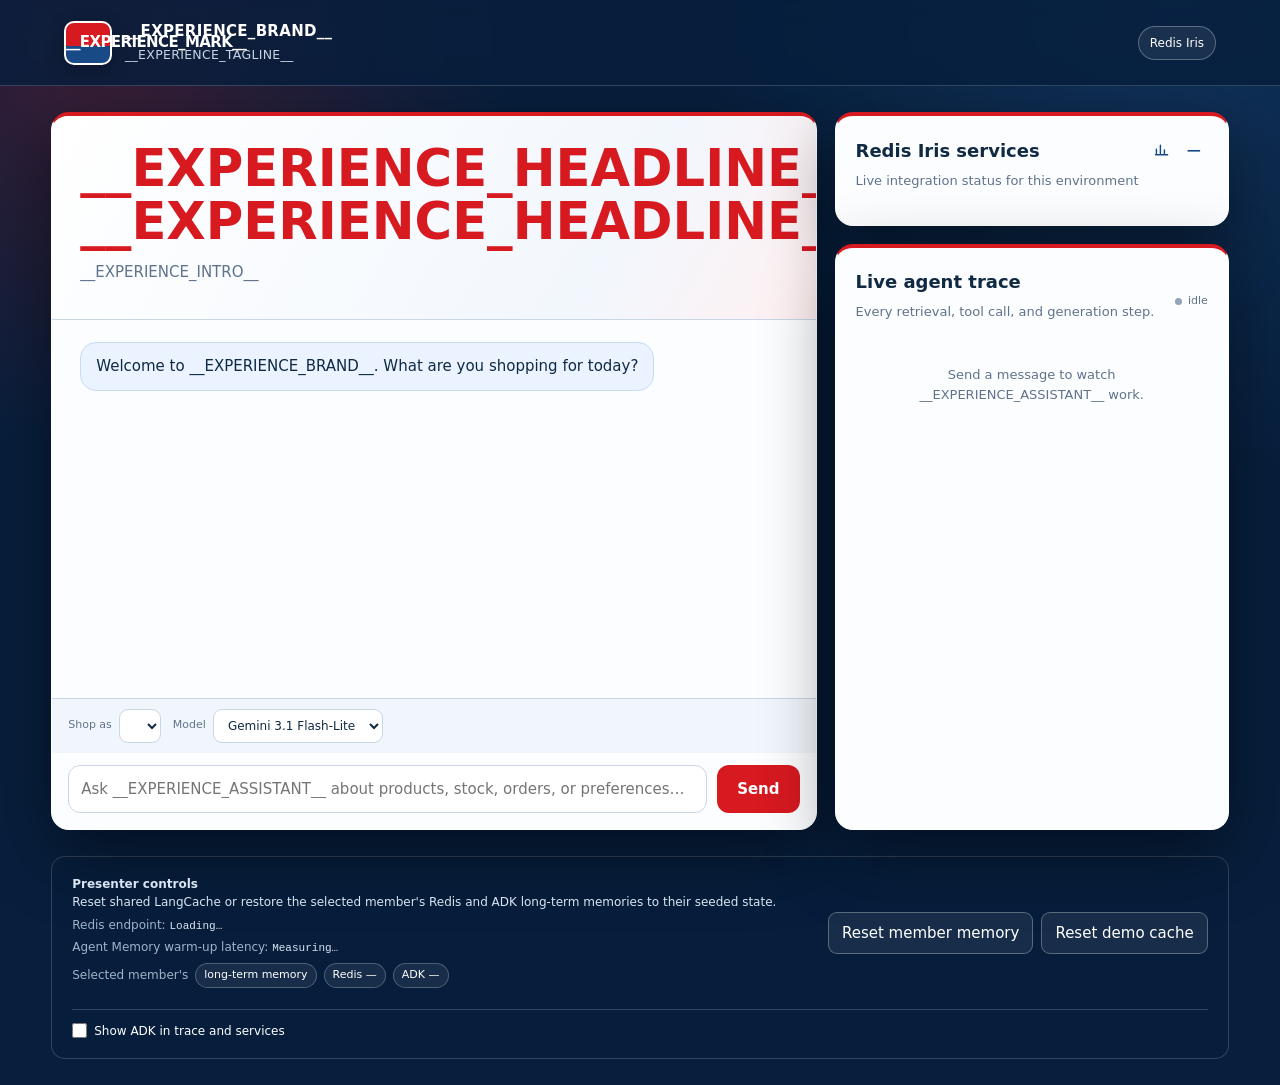
==== commit e85f7bd7: "Add Norling's experience and refine presenter defaults" ====
--- a/valuewholesale_agent/static/index.html
+++ b/valuewholesale_agent/static/index.html
@@ -3,8 +3,8 @@
   <head>
     <meta charset="utf-8" />
     <meta name="viewport" content="width=device-width, initial-scale=1" />
-    <link rel="icon" href="/static/assets/value-wholesale-favicon.svg" type="image/svg+xml" />
-    <title>Value Wholesale · Shopping Agent</title>
+    <link id="experience-favicon" rel="icon" href="__EXPERIENCE_FAVICON__" type="image/svg+xml" />
+    <title>__EXPERIENCE_TITLE__</title>
     <style>
       :root { color-scheme:light; --ink:#102a43; --muted:#60738b; --red:#d71920; --blue:#174a87; --navy:#071f3d; --panel:#fbfdff; --line:#c8d6e6; --soft-blue:#eaf3ff; --soft-red:#fff0f1; }
       * { box-sizing:border-box; }
@@ -173,33 +173,37 @@
       body.adk-hidden .adk-only { display:none !important; }
       @media (max-width:620px) { .chips { grid-template-columns:repeat(2,max-content); } .chat-controls, .demo-reset { align-items:stretch; flex-direction:column; } .chat-controls label { justify-content:space-between; } .chat-controls select { flex:1; } .reset-actions { justify-content:stretch; } .reset-actions button { flex:1; } .presenter-toggle { flex:none; justify-content:flex-start; } .memory-columns { grid-template-columns:1fr; } }
     </style>
+    <link id="experience-theme" rel="stylesheet" href="__EXPERIENCE_THEME__" />
   </head>
-  <body>
-    <header><a class="brand" href="https://github.com/kaizer113/RedisIrisXadk/blob/main/docs/demo.md" target="_blank" rel="noopener noreferrer" aria-label="Open the Value Wholesale demo guide"><div class="mark">VW</div><div>VALUE WHOLESALE<br><small style="font-weight:500">Member shopping, intelligently</small></div></a><a class="badge" href="https://github.com/kaizer113/RedisIrisXadk/blob/main/ARCHITECTURE.md" target="_blank" rel="noopener noreferrer">Google ADK × Redis Iris</a></header>
+  <body data-experience="__EXPERIENCE_ID__">
+    <header><a class="brand" href="https://github.com/kaizer113/RedisIrisXadk/blob/main/docs/demo.md" target="_blank" rel="noopener noreferrer" aria-label="Open the __EXPERIENCE_BRAND__ demo guide"><div id="brand-mark" class="mark">__EXPERIENCE_MARK__</div><div><span id="brand-name">__EXPERIENCE_BRAND__</span><br><small id="brand-tagline" style="font-weight:500">__EXPERIENCE_TAGLINE__</small></div></a><a class="badge" href="https://github.com/kaizer113/RedisIrisXadk/blob/main/ARCHITECTURE.md" target="_blank" rel="noopener noreferrer">Redis Iris</a></header>
     <main>
       <section class="panel">
-        <div class="hero"><h1>Stock the house.<br><span>Skip the guesswork.</span></h1><p class="sub">Meet Vale, a grounded shopping agent that understands the catalog, sees warehouse context, remembers preferences, and shows its work.</p><div class="chips"><button class="chip" data-prompt="Find family-size pantry staples under $30 and check Portland stock.">Pantry run</button><button class="chip" data-prompt="what laundry option should I add to my order, and is it in stock in Portland?">Laundry</button><button class="chip" data-prompt="What is in my upcoming order?">Upcoming order</button><button class="chip" data-prompt="What household products have I bought?">Household products</button><button class="chip" data-prompt="When did i last bought 'Tide Laundry Pods'?">Tide Pods</button><button class="chip" data-prompt="What is the electronics return policy?">Ask a policy</button><button class="chip" data-prompt="How long can I return electronics for ?">Return</button><button class="chip" data-prompt="What flavor notes does Rain City Medium Roast Coffee have?">Learn a product</button><button class="chip" data-prompt="How should I store a large bag of rolled oats after opening?">Shopping guide</button></div></div>
-        <div class="chat"><div id="messages"><div class="msg assistant">Welcome to Value Wholesale. What are you shopping for today?</div></div><div class="chat-controls"><label>Shop as <select id="member" aria-label="Demo member"></select></label><label>Model <select id="model" aria-label="Gemini model"><option value="gemini-3.1-flash-lite">Gemini 3.1 Flash-Lite</option><option value="gemini-3.1-pro-preview">Gemini 3.1 Pro</option></select></label></div><form id="chat-form" class="composer"><input id="message" autocomplete="off" placeholder="Ask Vale about products, stock, orders, or preferences…" /><button class="send">Send</button></form></div>
+        <div class="hero"><h1><span id="hero-headline">__EXPERIENCE_HEADLINE__</span><br><span id="hero-accent">__EXPERIENCE_HEADLINE_ACCENT__</span></h1><p id="hero-intro" class="sub">__EXPERIENCE_INTRO__</p><div id="experience-prompts" class="chips"></div></div>
+        <div class="chat"><div id="messages"><div id="initial-welcome" class="msg assistant">Welcome to __EXPERIENCE_BRAND__. What are you shopping for today?</div></div><div class="chat-controls"><label>Shop as <select id="member" aria-label="Demo member"></select></label><label>Model <select id="model" aria-label="Gemini model"><option value="gemini-3.1-flash-lite">Gemini 3.1 Flash-Lite</option><option value="gemini-3.1-pro-preview">Gemini 3.1 Pro</option></select></label></div><form id="chat-form" class="composer"><input id="message" autocomplete="off" placeholder="Ask __EXPERIENCE_ASSISTANT__ about products, stock, orders, or preferences…" /><button class="send">Send</button></form></div>
       </section>
       <aside>
         <section class="panel side service-panel" id="service-panel"><div class="service-panel-head"><h2>Redis Iris services</h2><div class="service-panel-actions"><button id="latency-stats-toggle" class="panel-icon" type="button" aria-label="Show aggregate latency statistics" aria-pressed="false" title="Show p95 latency"><svg viewBox="0 0 20 20" aria-hidden="true"><path d="M3 16V9m5 7V4m5 12v-6m4 6H2"/></svg></button><button id="service-panel-toggle" class="panel-icon" type="button" aria-label="Collapse Redis Iris services" aria-expanded="true">−</button></div></div><div class="service-panel-content"><p class="small">Live integration status for this environment</p><div id="status" class="status" aria-live="polite"></div></div></section>
-        <section class="panel side trace-panel"><div class="trace-head"><div><h2>Live agent trace</h2><p class="small">Every retrieval, tool call, and generation step.</p></div><div id="trace-live" class="trace-live"><span class="pulse"></span><span>idle</span></div></div><div id="trace"><div class="trace-empty">Send a message to watch Vale work.</div></div></section>
+        <section class="panel side trace-panel"><div class="trace-head"><div><h2>Live agent trace</h2><p class="small">Every retrieval, tool call, and generation step.</p></div><div id="trace-live" class="trace-live"><span class="pulse"></span><span>idle</span></div></div><div id="trace"><div id="trace-empty" class="trace-empty">Send a message to watch __EXPERIENCE_ASSISTANT__ work.</div></div></section>
       </aside>
     </main>
     <section class="demo-reset" aria-labelledby="reset-title"><div><p id="reset-title"><strong>Presenter controls</strong></p><p>Reset shared LangCache or restore the selected member's Redis and ADK long-term memories to their seeded state.</p><p class="redis-endpoint">Redis endpoint: <code id="redis-endpoint">Loading…</code></p><p class="memory-latencies">Agent Memory warm-up latency: <code id="memory-latencies">Measuring…</code></p><p class="memory-inventory">Selected member's <button id="all-memory-trigger" class="memory-count-button" type="button">long-term memory</button><button id="redis-memory-trigger" class="memory-count-button" type="button">Redis <span>—</span></button><button id="adk-memory-trigger" class="memory-count-button" type="button">ADK <span>—</span></button></p><p id="reset-help" class="reset-help" hidden></p><p id="reset-status" class="reset-status" role="status" aria-live="polite"></p></div><div class="reset-actions"><button id="reset-memory" class="reset-button" type="button" aria-describedby="reset-help reset-status">Reset member memory</button><button id="reset-demo" class="reset-button" type="button">Reset demo cache</button></div><label class="presenter-toggle"><input id="show-adk-toggle" type="checkbox">Show ADK in trace and services</label></section>
-    <div id="tools-modal" class="modal" role="dialog" aria-modal="true" aria-labelledby="tools-title" hidden><section class="modal-card"><div class="modal-head"><div><h2 id="tools-title">Context Retriever tools</h2><p id="tools-summary" class="small">Governed tools generated from the Value Wholesale context surface.</p></div><button id="tools-close" class="modal-close" type="button" aria-label="Close tools">×</button></div><div id="tool-list" class="tool-list"></div></section></div>
+    <div id="tools-modal" class="modal" role="dialog" aria-modal="true" aria-labelledby="tools-title" hidden><section class="modal-card"><div class="modal-head"><div><h2 id="tools-title">Context Retriever tools</h2><p id="tools-summary" class="small">Governed tools generated from this experience's context surface.</p></div><button id="tools-close" class="modal-close" type="button" aria-label="Close tools">×</button></div><div id="tool-list" class="tool-list"></div></section></div>
     <div id="memory-modal" class="modal" role="dialog" aria-modal="true" aria-labelledby="memory-title" hidden><section class="modal-card memory-modal-card"><div class="modal-head"><div><h2 id="memory-title">Long-term memory</h2><p id="memory-summary" class="small">Redis and ADK memories for the selected member.</p></div><button id="memory-close" class="modal-close" type="button" aria-label="Close memories">×</button></div><div id="memory-columns" class="memory-columns"></div></section></div>
+    <script id="experience-profile" type="application/json">__EXPERIENCE_PROFILE_JSON__</script>
     <script>
-      let memberId='member-1001',sessionId=`shopping-demo-${memberId}-${Date.now()}`;
-      const messages=document.querySelector('#messages'),input=document.querySelector('#message'),modelSelect=document.querySelector('#model'),memberSelect=document.querySelector('#member'),chatForm=document.querySelector('#chat-form'),sendButton=chatForm.querySelector('.send'),promptButtons=document.querySelectorAll('[data-prompt]');
+      let memberId='',sessionId='',experienceUi=JSON.parse(document.querySelector('#experience-profile').textContent);
+      const messages=document.querySelector('#messages'),input=document.querySelector('#message'),modelSelect=document.querySelector('#model'),memberSelect=document.querySelector('#member'),chatForm=document.querySelector('#chat-form'),sendButton=chatForm.querySelector('.send');
+      let promptButtons=[];
       function add(text,role){const el=document.createElement('div');el.className='msg '+role;el.textContent=text;messages.appendChild(el);messages.scrollTop=messages.scrollHeight;return el;}
       function formatDurationMs(value){return `${Number(value).toFixed(2)} ms`;}
-      promptButtons.forEach(b=>b.onclick=()=>{if(chatInFlight)return;input.value=b.dataset.prompt;chatForm.requestSubmit();});
+      function bindPromptButtons(){promptButtons=[...document.querySelectorAll('[data-prompt]')];promptButtons.forEach(b=>b.onclick=()=>{if(chatInFlight)return;input.value=b.dataset.prompt;chatForm.requestSubmit();});}
+      function applyExperience(profile){experienceUi=profile;document.body.dataset.experience=profile.id;document.querySelector('#experience-theme').href=profile.theme_stylesheet;document.querySelector('#experience-favicon').href=profile.favicon;document.title=`${profile.brand_name} · Shopping Agent`;document.querySelector('#brand-mark').textContent=profile.mark;document.querySelector('#brand-name').textContent=profile.brand_name;document.querySelector('#brand-tagline').textContent=profile.tagline;document.querySelector('.brand').setAttribute('aria-label',`Open the ${profile.brand_name} demo guide`);document.querySelector('#hero-headline').textContent=profile.headline;document.querySelector('#hero-accent').textContent=profile.headline_accent;document.querySelector('#hero-intro').textContent=profile.intro;document.querySelector('#initial-welcome').textContent=`Welcome to ${profile.brand_name}. What are you shopping for today?`;document.querySelector('#trace-empty').textContent=`Send a message to watch ${profile.assistant_name} work.`;input.placeholder=`Ask ${profile.assistant_name} about products, stock, orders, or preferences…`;toolEntities[5][1]=profile.location_noun==='store'?'Stores':'Warehouses';const prompts=document.querySelector('#experience-prompts');prompts.replaceChildren(...profile.prompts.map(item=>{const button=document.createElement('button');button.className='chip';button.type='button';button.dataset.prompt=item.message;button.textContent=item.label;return button;}));bindPromptButtons();}
       const trace=document.querySelector('#trace'),traceLive=document.querySelector('#trace-live');
       const servicePanel=document.querySelector('#service-panel'),latencyStatsToggle=document.querySelector('#latency-stats-toggle');
       const showAdkToggle=document.querySelector('#show-adk-toggle'),SHOW_ADK_STORAGE_KEY='value-wholesale-show-adk';
       let contextRetrieverEnabled=false,aggregateLatencyStats={};
-      function storedShowAdk(){try{return localStorage.getItem(SHOW_ADK_STORAGE_KEY)!=='false';}catch(_){return true;}}
+      function storedShowAdk(){try{return localStorage.getItem(SHOW_ADK_STORAGE_KEY)==='true';}catch(_){return false;}}
       function presenterLabel(rawLabel){if(showAdkToggle.checked)return rawLabel;if(rawLabel==='Gemini & ADK orchestration')return 'Gemini & Agent orchestration';return rawLabel.replace(/^ADK Runner \+ Gemini /,'Agent Loop + Gemini ');}
       function setPresenterLabel(element,rawLabel){if(!element)return;element.dataset.presenterLabel=rawLabel;element.textContent=presenterLabel(rawLabel);}
       function refreshPresenterLabels(){document.querySelectorAll('[data-presenter-label]').forEach(element=>element.textContent=presenterLabel(element.dataset.presenterLabel));}
@@ -217,13 +221,13 @@
       let greetingRequest=0,chatRequest=0,chatInFlight=false,chatController=null;
       function setChatBusy(active){chatInFlight=active;sendButton.disabled=active;promptButtons.forEach(button=>button.disabled=active);sendButton.textContent=active?'Running…':'Send';}
       function cancelActiveChat(){chatRequest++;chatController?.abort();chatController=null;setChatBusy(false);}
-      async function selectMember(){cancelActiveChat();cancelMemoryInventory();memberId=memberSelect.value;setMemoryCounts();updateMemoryResetButton();sessionId=`shopping-demo-${memberId}-${Date.now()}`;const requestId=++greetingRequest;const option=memberSelect.selectedOptions[0],name=option?.dataset.name||memberId;messages.replaceChildren();const welcome=add(`Now shopping as ${name}. Vale is preparing your greeting…`,'assistant');trace.replaceChildren();resetServiceBoard();setLive(true);try{const r=await fetch('/api/greeting/stream',{method:'POST',headers:{'content-type':'application/json'},body:JSON.stringify({member_id:memberId,session_id:sessionId,model:modelSelect.value,context_retriever_enabled:contextRetrieverEnabled})});if(!r.ok)throw new Error(`HTTP ${r.status}`);const reader=r.body.getReader(),decoder=new TextDecoder();let buffer='';while(true){const {value,done}=await reader.read();buffer+=decoder.decode(value||new Uint8Array(),{stream:!done});const lines=buffer.split('\n');buffer=lines.pop()||'';for(const line of lines){if(!line.trim())continue;const event=JSON.parse(line);if(requestId!==greetingRequest){await reader.cancel();return;}if(event.type==='trace')renderStep(event.step);else if(event.type==='greeting')welcome.textContent=`Now shopping as ${name}. ${event.greeting}`;else if(event.type==='latency_stats')aggregateLatencyStats=event.services||{};else if(event.type==='error')welcome.textContent=`Now shopping as ${name}. Welcome back.`;}if(done)break;}}catch(_){if(requestId===greetingRequest)welcome.textContent=`Now shopping as ${name}. Welcome back.`;}finally{if(requestId===greetingRequest){setLive(false);input.focus();scheduleMemoryInventory();}}}
+      async function selectMember(){cancelActiveChat();cancelMemoryInventory();memberId=memberSelect.value;setMemoryCounts();updateMemoryResetButton();sessionId=`shopping-demo-${memberId}-${Date.now()}`;const requestId=++greetingRequest;const option=memberSelect.selectedOptions[0],name=option?.dataset.name||memberId;messages.replaceChildren();const welcome=add(`Now shopping as ${name}. ${experienceUi.assistant_name} is preparing your greeting…`,'assistant');trace.replaceChildren();resetServiceBoard();setLive(true);try{const r=await fetch('/api/greeting/stream',{method:'POST',headers:{'content-type':'application/json'},body:JSON.stringify({member_id:memberId,session_id:sessionId,model:modelSelect.value,context_retriever_enabled:contextRetrieverEnabled})});if(!r.ok)throw new Error(`HTTP ${r.status}`);const reader=r.body.getReader(),decoder=new TextDecoder();let buffer='';while(true){const {value,done}=await reader.read();buffer+=decoder.decode(value||new Uint8Array(),{stream:!done});const lines=buffer.split('\n');buffer=lines.pop()||'';for(const line of lines){if(!line.trim())continue;const event=JSON.parse(line);if(requestId!==greetingRequest){await reader.cancel();return;}if(event.type==='trace')renderStep(event.step);else if(event.type==='greeting')welcome.textContent=`Now shopping as ${name}. ${event.greeting}`;else if(event.type==='latency_stats')aggregateLatencyStats=event.services||{};else if(event.type==='error')welcome.textContent=`Now shopping as ${name}. Welcome back.`;}if(done)break;}}catch(_){if(requestId===greetingRequest)welcome.textContent=`Now shopping as ${name}. Welcome back.`;}finally{if(requestId===greetingRequest){setLive(false);input.focus();scheduleMemoryInventory();}}}
       function isAdkOnlyStep(step){return ['adk-short-term','vertex-long-term'].includes(String(step.id||'').toLowerCase());}
       function renderStep(step){updateServiceBoard(step);let el=document.getElementById('trace-'+step.id);if(!el){el=document.createElement('div');el.id='trace-'+step.id;trace.appendChild(el);}else if(step.move_to_end){trace.appendChild(el);}el.className=`trace-step ${step.status}${isAdkOnlyStep(step)?' adk-only':''}`;el.replaceChildren();const row=document.createElement('div');row.className='trace-row';const label=document.createElement('div');label.className='trace-label';setPresenterLabel(label,step.label);const timing=document.createElement('div');timing.className='trace-time';timing.textContent=step.duration_ms==null?(step.status==='running'?'…':''):formatDurationMs(step.duration_ms);row.append(label,timing);el.append(row);if(step.summary){const summary=document.createElement('div');summary.className='trace-summary';summary.textContent=step.summary;el.append(summary);}if(step.cache){const cache=document.createElement('div');cache.className='trace-cache';const status=step.cache.status==='bypass'?`bypassed · ${step.cache.reason}`:`${step.cache.status} · ${formatDurationMs(step.cache.read_duration_ms)}`;cache.textContent=`Tool call cache ${status}`;el.append(cache);}if(step.details?.length){const details=document.createElement('details');details.className='trace-details';const heading=document.createElement('summary');heading.textContent=`Show ${step.details.length} result${step.details.length===1?'':'s'}`;details.append(heading);step.details.forEach(value=>{const fact=document.createElement('div');fact.className='trace-fact';fact.textContent=value;details.append(fact);});el.append(details);}trace.scrollTop=trace.scrollHeight;}
-      chatForm.onsubmit=async e=>{e.preventDefault();const text=input.value.trim();if(!text||chatInFlight)return;cancelMemoryInventory();const requestId=++chatRequest;greetingRequest++;const controller=new AbortController();chatController=controller;add(text,'user');input.value='';const wait=add('Vale is checking…','assistant');trace.replaceChildren();resetServiceBoard();setChatBusy(true);setLive(true);try{const r=await fetch('/api/chat/stream',{method:'POST',headers:{'content-type':'application/json'},body:JSON.stringify({message:text,member_id:memberId,session_id:sessionId,model:modelSelect.value,context_retriever_enabled:contextRetrieverEnabled}),signal:controller.signal});if(!r.ok)throw new Error(`HTTP ${r.status}`);const reader=r.body.getReader(),decoder=new TextDecoder();let buffer='';while(true){const {value,done}=await reader.read();buffer+=decoder.decode(value||new Uint8Array(),{stream:!done});const lines=buffer.split('\n');buffer=lines.pop()||'';for(const line of lines){if(!line.trim())continue;const event=JSON.parse(line);if(requestId!==chatRequest){await reader.cancel();return;}if(event.type==='trace')renderStep(event.step);else if(event.type==='answer')wait.textContent=event.answer;else if(event.type==='latency_stats')aggregateLatencyStats=event.services||{};else if(event.type==='error')wait.textContent=event.message;}if(done)break;}if(wait.textContent==='Vale is checking…')wait.textContent='No response received.';}catch(err){if(requestId===chatRequest&&err.name!=='AbortError')wait.textContent='Connection error: '+err.message;}finally{if(requestId===chatRequest){chatController=null;setChatBusy(false);setLive(false);input.focus();scheduleMemoryInventory(1500);}}};
+      chatForm.onsubmit=async e=>{e.preventDefault();const text=input.value.trim();if(!text||chatInFlight)return;cancelMemoryInventory();const requestId=++chatRequest;greetingRequest++;const controller=new AbortController();chatController=controller;add(text,'user');input.value='';const waitingText=`${experienceUi.assistant_name} is checking…`;const wait=add(waitingText,'assistant');trace.replaceChildren();resetServiceBoard();setChatBusy(true);setLive(true);try{const r=await fetch('/api/chat/stream',{method:'POST',headers:{'content-type':'application/json'},body:JSON.stringify({message:text,member_id:memberId,session_id:sessionId,model:modelSelect.value,context_retriever_enabled:contextRetrieverEnabled}),signal:controller.signal});if(!r.ok)throw new Error(`HTTP ${r.status}`);const reader=r.body.getReader(),decoder=new TextDecoder();let buffer='';while(true){const {value,done}=await reader.read();buffer+=decoder.decode(value||new Uint8Array(),{stream:!done});const lines=buffer.split('\n');buffer=lines.pop()||'';for(const line of lines){if(!line.trim())continue;const event=JSON.parse(line);if(requestId!==chatRequest){await reader.cancel();return;}if(event.type==='trace')renderStep(event.step);else if(event.type==='answer')wait.textContent=event.answer;else if(event.type==='latency_stats')aggregateLatencyStats=event.services||{};else if(event.type==='error')wait.textContent=event.message;}if(done)break;}if(wait.textContent===waitingText)wait.textContent='No response received.';}catch(err){if(requestId===chatRequest&&err.name!=='AbortError')wait.textContent='Connection error: '+err.message;}finally{if(requestId===chatRequest){chatController=null;setChatBusy(false);setLive(false);input.focus();scheduleMemoryInventory(1500);}}};
       const toolsModal=document.querySelector('#tools-modal'),toolList=document.querySelector('#tool-list');let contextTools=[];
-      function setToolSummary(count,text=`${count} tools discovered`){const trigger=document.querySelector('#context-tools-trigger');if(trigger)trigger.textContent=text;document.querySelector('#tools-summary').textContent=count?`${count} governed tools generated from the Value Wholesale context surface.`:'No governed tools are currently available.';}
-      const toolEntities=[['inventory','Inventory'],['member','Members'],['orderitem','Order items'],['order','Orders'],['product','Products'],['warehouse','Warehouses']];
+      function setToolSummary(count,text=`${count} tools discovered`){const trigger=document.querySelector('#context-tools-trigger');if(trigger)trigger.textContent=text;document.querySelector('#tools-summary').textContent=count?`${count} governed tools generated from the ${experienceUi.brand_name} context surface.`:'No governed tools are currently available.';}
+      const toolEntities=[['inventory','Inventory'],['member','Members'],['orderitem','Order items'],['order','Orders'],['product','Products'],['warehouse','Locations']];
       function toolEntity(name){const normalized=String(name||'').toLowerCase().replaceAll('order_item','orderitem');const subject=normalized.replace(/^(filter|find|get|list|search)_/,'').split('_by_')[0];const match=toolEntities.find(([key])=>subject===key);return match?.[1]||'Other';}
       function renderTools(tools){toolList.replaceChildren();const grouped=new Map();tools.forEach(tool=>{const entity=toolEntity(tool.name);if(!grouped.has(entity))grouped.set(entity,[]);grouped.get(entity).push(tool);});const order=[...toolEntities.map(([,label])=>label),'Other'];order.forEach(entity=>{const entityTools=grouped.get(entity);if(!entityTools?.length)return;entityTools.sort((a,b)=>String(a.name).localeCompare(String(b.name)));const group=document.createElement('section');group.className='tool-group';const head=document.createElement('div');head.className='tool-group-head';const title=document.createElement('h3');title.className='tool-group-title';title.textContent=entity;const count=document.createElement('span');count.className='tool-group-count';count.textContent=`${entityTools.length} tool${entityTools.length===1?'':'s'}`;head.append(title,count);const items=document.createElement('div');items.className='tool-items';entityTools.forEach(tool=>{const item=document.createElement('div');item.className='tool-item';const name=document.createElement('div');name.className='tool-name';name.textContent=tool.name||'Unnamed tool';item.append(name);items.append(item);});group.append(head,items);toolList.append(group);});}
       function openTools(){renderTools(contextTools);toolsModal.hidden=false;document.body.classList.add('modal-open');document.querySelector('#tools-close').focus();}
@@ -245,12 +249,12 @@
       function openMemories(filter='all',trigger=null){memoryFilter=filter;memoryTrigger=trigger;renderMemories();memoryModal.hidden=false;document.body.classList.add('modal-open');document.querySelector('#memory-close').focus();if(!memoryInventory||memoryInventoryMember!==memberId)void loadMemoryInventory();}
       function closeMemories(){memoryModal.hidden=true;document.body.classList.remove('modal-open');memoryTrigger?.focus();memoryTrigger=null;}
       async function loadStatus(){const data=await fetch('/api/health').then(r=>r.json());modelSelect.value=data.default_model;document.querySelector('#redis-endpoint').textContent=data.redis_endpoint||'Not configured';const labels={redis_database:'Database',context_retriever:'Context Retriever',semantic_router:'Semantic Router',embedding_cache:'Embedding Cache',langcache:'LangCache',redis_agent_memory:'Agent Memory',vertex_adk_memory_bank:'ADK Memory Bank',agent_platform_sessions:'ADK VertexAISession',gemini_adk_orchestration:'Gemini & ADK orchestration'};const groups=[{name:'Redis',icon:'/static/assets/redis-r.png',className:'redis',services:['redis_database','context_retriever','langcache','redis_agent_memory']},{name:'RedisVL',icon:'/static/assets/redisvl-icon.png',className:'redisvl',services:['semantic_router','embedding_cache']},{name:'Google ADK',icon:'/static/assets/google-adk.png',className:'adk',services:['agent_platform_sessions','vertex_adk_memory_bank'],adkOnly:true},{name:'Gemini',icon:'/static/assets/gemini-icon.png',className:'gemini',services:['gemini_adk_orchestration'],wide:true}];document.querySelector('#status').innerHTML=groups.map(group=>`<div class="service-group${group.adkOnly?' adk-only':''}"><img class="service-logo ${group.className}" src="${group.icon}" alt="${group.name}"><div class="service-grid ${group.wide?'wide':''}">${group.services.map(key=>`<div class="service ${key==='gemini_adk_orchestration'||data.services[key]?'on':''} ${key==='context_retriever'&&!contextRetrieverEnabled?'capability-disabled':''}" data-service="${key}"><div class="service-line">${key==='context_retriever'?`<input id="context-retriever-toggle" class="service-toggle" type="checkbox" aria-label="Enable Context Retriever" ${data.services[key]?'':'disabled'}>`:'<span class="dot"></span>'}<span class="service-name">${labels[key]}</span></div><span class="service-result"></span>${key==='redis_database'?'<div class="service-operation redis-operation"><span>Vector Search</span><span class="service-operation-time"></span></div><div class="service-operation tool-cache-operation"><span>Tool call cache</span><span class="service-operation-time"></span></div>':key==='gemini_adk_orchestration'?'<div class="service-operation"><span class="service-operation-label"></span><span class="service-operation-time"></span></div>':''}${key==='redis_agent_memory'?'<div class="service-channels"><span class="service-channel" data-channel="short" title="Short-term session memory">ST <span></span></span><span class="service-channel" data-channel="long" title="Long-term memory">LT <span></span></span></div>':''}${key==='context_retriever'?'<div class="service-meta-row"><button id="context-tools-trigger" class="service-meta" type="button" aria-label="Show discovered tools"></button><span class="service-time"></span></div>':'<span class="service-time"></span>'}<div class="service-aggregate"></div></div>`).join('')}</div></div>`).join('');setPresenterLabel(document.querySelector('[data-service="gemini_adk_orchestration"] .service-name'),labels.gemini_adk_orchestration);document.querySelector('#context-tools-trigger').onclick=openTools;const toggle=document.querySelector('#context-retriever-toggle'),card=document.querySelector('[data-service="context_retriever"]');toggle.checked=contextRetrieverEnabled;toggle.onchange=()=>{contextRetrieverEnabled=toggle.checked;card.classList.toggle('capability-disabled',!contextRetrieverEnabled);};}
-      function updateMemoryResetButton(){const button=document.querySelector('#reset-memory'),help=document.querySelector('#reset-help'),option=memberSelect.selectedOptions[0],resettable=option?.dataset.memoryResettable==='true',name=option?.dataset.name||memberId;button.disabled=!resettable;button.textContent=resettable?'Reset member memory':'Reset unavailable';button.title=resettable?'Restore both long-term memory providers to the seed data':'';help.hidden=resettable;help.textContent=resettable?'':`${name} is the large-corpus benchmark member, so memory reset is unavailable. Select Alex, Maya, Jordan, or Sam to reset seeded memory.`;}
-      async function loadMembers(){const data=await fetch('/api/members').then(r=>r.json());memberSelect.replaceChildren();(data.members||[]).forEach(member=>{const option=document.createElement('option');option.value=member.member_id;option.dataset.name=member.name;option.dataset.memoryResettable=String(member.memory_resettable);option.textContent=member.name;memberSelect.append(option);});memberSelect.value=memberId;updateMemoryResetButton();memberSelect.onchange=selectMember;}
+      function updateMemoryResetButton(){const button=document.querySelector('#reset-memory'),help=document.querySelector('#reset-help'),option=memberSelect.selectedOptions[0],resettable=option?.dataset.memoryResettable==='true',name=option?.dataset.name||memberId;button.disabled=!resettable;button.textContent=resettable?'Reset member memory':'Reset unavailable';button.title=resettable?'Restore both long-term memory providers to the seed data':'';help.hidden=resettable;help.textContent=resettable?'':`${name}'s memory cannot be reset from this demo.`;}
+      async function loadMembers(){const data=await fetch('/api/members').then(r=>r.json());memberSelect.replaceChildren();(data.members||[]).forEach(member=>{const option=document.createElement('option');option.value=member.member_id;option.dataset.name=member.name;option.dataset.memoryResettable=String(member.memory_resettable);option.textContent=member.name;memberSelect.append(option);});if(!memberId||!data.members?.some(member=>member.member_id===memberId))memberId=data.members?.[0]?.member_id||'';memberSelect.value=memberId;updateMemoryResetButton();memberSelect.onchange=selectMember;}
       async function warmupOnLoad(){const latency=document.querySelector('#memory-latencies');try{const data=await fetch('/api/warmup',{method:'POST'}).then(r=>{if(!r.ok)throw new Error(`HTTP ${r.status}`);return r.json();});Object.entries(data.services||{}).forEach(([key,result])=>{const card=document.querySelector(`[data-service="${key}"]`);if(card){card.classList.toggle('on',result.ok);card.title=`${result.summary} · ${formatDurationMs(result.duration_ms)}`;}});const memory=data.services?.redis_agent_memory;latency.textContent=memory?.health_ms!=null&&memory?.short_term_ms!=null&&memory?.long_term_ms!=null?`health ${formatDurationMs(memory.health_ms)} · short-term ${formatDurationMs(memory.short_term_ms)} · long-term ${formatDurationMs(memory.long_term_ms)}`:'Unavailable';const context=data.services?.context_retriever;contextTools=context?.tools||[];setToolSummary(contextTools.length);}catch(_){latency.textContent='Unavailable';contextTools=[];setToolSummary(0,'Tools unavailable');}}
       const KEEPALIVE_INTERVAL_MS=120000;let keepaliveInFlight=false;
       async function keepServicesWarm(){if(keepaliveInFlight)return;keepaliveInFlight=true;try{await fetch('/api/keepalive',{method:'POST'});}catch(_){}finally{keepaliveInFlight=false;}}
-      async function resetDemo(){if(!confirm('Flush all entries from the shared demo LangCache?'))return;const button=document.querySelector('#reset-demo'),status=document.querySelector('#reset-status');button.disabled=true;button.textContent='Resetting…';status.textContent='';try{const response=await fetch('/api/reset-demo',{method:'POST'});if(!response.ok)throw new Error(`HTTP ${response.status}`);status.textContent='LangCache cleared. Starting a fresh session…';await selectMember();status.textContent='Ready — the next cacheable prompt will be a miss.';}catch(err){status.textContent=`Reset failed: ${err.message}`;}finally{button.disabled=false;button.textContent='Reset demo cache';}}
+      async function resetDemo(){if(!confirm(`Flush all entries from the ${experienceUi.brand_name} demo LangCache?`))return;const button=document.querySelector('#reset-demo'),status=document.querySelector('#reset-status');button.disabled=true;button.textContent='Resetting…';status.textContent='';try{const response=await fetch('/api/reset-demo',{method:'POST'});if(!response.ok)throw new Error(`HTTP ${response.status}`);status.textContent='LangCache cleared. Starting a fresh session…';await selectMember();status.textContent='Ready — the next cacheable prompt will be a miss.';}catch(err){status.textContent=`Reset failed: ${err.message}`;}finally{button.disabled=false;button.textContent='Reset demo cache';}}
       async function resetMemberMemory(){const option=memberSelect.selectedOptions[0],name=option?.dataset.name||memberId;if(option?.dataset.memoryResettable!=='true'||!confirm(`Restore ${name}'s Redis and ADK long-term memories to the seeded state?`))return;cancelActiveChat();const button=document.querySelector('#reset-memory'),status=document.querySelector('#reset-status');button.disabled=true;button.textContent='Restoring…';status.textContent=`Restoring ${name}'s seeded memories in Redis and ADK…`;try{const response=await fetch('/api/reset-member-memory',{method:'POST',headers:{'content-type':'application/json'},body:JSON.stringify({member_id:memberId})});if(!response.ok){let detail=`HTTP ${response.status}`;try{detail=(await response.json()).detail||detail;}catch(_){}throw new Error(detail);}const result=await response.json(),redis=result.providers.redis_agent_memory,vertex=result.providers.vertex_adk_memory_bank;status.textContent=`Memory restored — removed ${redis.deleted} Redis and ${vertex.deleted} ADK demo memories; restored ${redis.restored} Redis and ${vertex.restored} ADK seed memories. Starting a fresh session…`;await selectMember();status.textContent=`Ready — ${name}'s long-term memory matches the seed data in both providers.`;}catch(err){status.textContent=`Memory reset failed: ${err.message}`;}finally{updateMemoryResetButton();}}
       document.querySelector('#tools-close').onclick=closeTools;toolsModal.onclick=e=>{if(e.target===toolsModal)closeTools();};document.addEventListener('keydown',e=>{if(e.key==='Escape'&&!toolsModal.hidden)closeTools();});
       document.querySelector('#all-memory-trigger').onclick=event=>openMemories('all',event.currentTarget);document.querySelector('#redis-memory-trigger').onclick=event=>openMemories('redis',event.currentTarget);document.querySelector('#adk-memory-trigger').onclick=event=>openMemories('adk',event.currentTarget);document.querySelector('#memory-close').onclick=closeMemories;memoryModal.onclick=e=>{if(e.target===memoryModal)closeMemories();};document.addEventListener('keydown',e=>{if(e.key==='Escape'&&!memoryModal.hidden)closeMemories();});
@@ -260,7 +264,7 @@
       document.addEventListener('visibilitychange',()=>{if(!document.hidden)keepServicesWarm();});
       document.querySelector('#reset-demo').onclick=resetDemo;
       document.querySelector('#reset-memory').onclick=resetMemberMemory;
-      async function initialize(){await Promise.all([loadStatus(),loadMembers()]);await warmupOnLoad();setInterval(keepServicesWarm,KEEPALIVE_INTERVAL_MS);await selectMember();}initialize();
+      async function initialize(){applyExperience(experienceUi);await Promise.all([loadStatus(),loadMembers()]);await warmupOnLoad();setInterval(keepServicesWarm,KEEPALIVE_INTERVAL_MS);await selectMember();}initialize().catch(error=>add(`${experienceUi.brand_name} could not load: ${error.message}`,'assistant'));
     </script>
   </body>
 </html>
